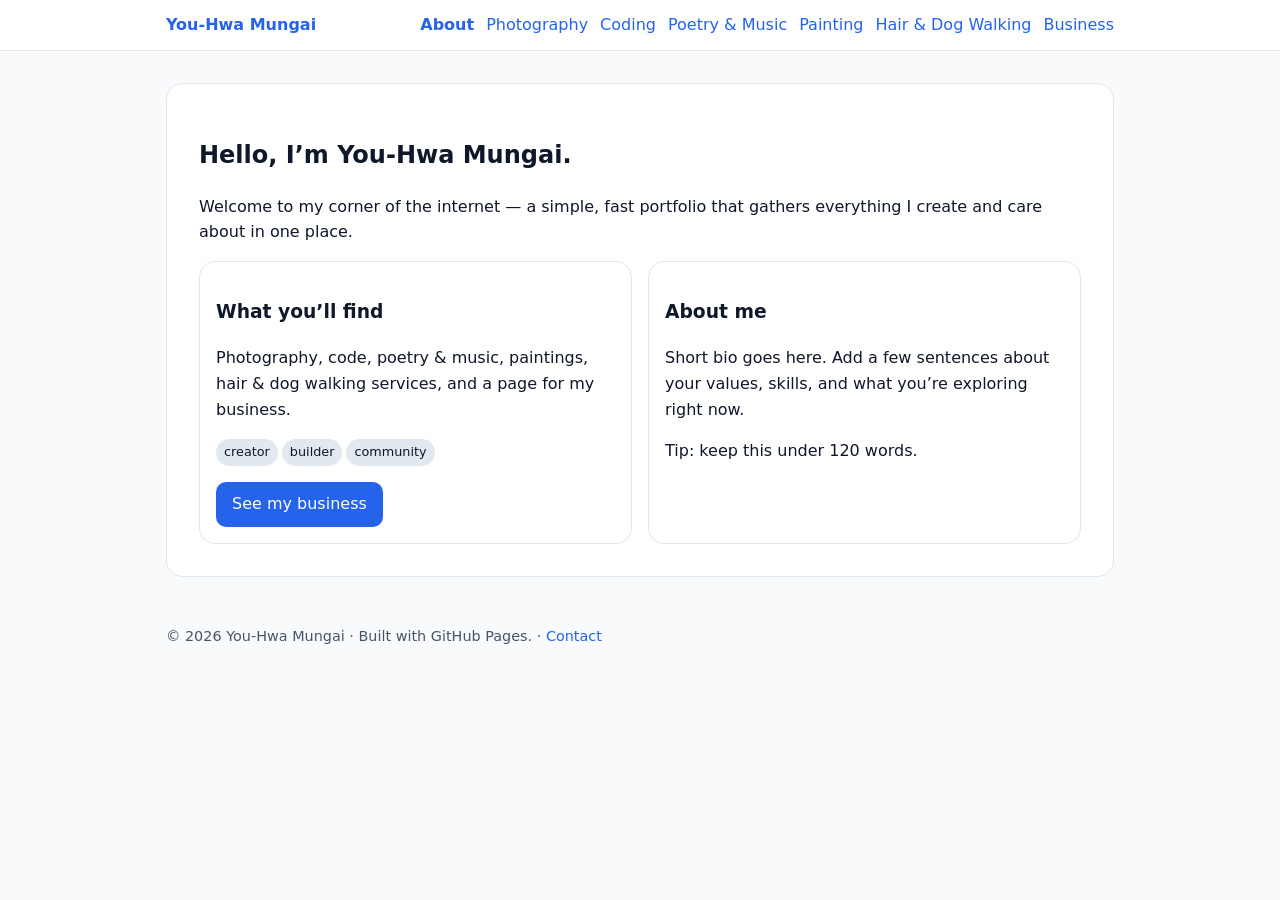
==== index.html @ d84cb709 "Add github io portfolio template" ====
<!doctype html>
<html lang="en">
<head>
<meta charset="utf-8">
<meta name="viewport" content="width=device-width, initial-scale=1">
<title>About · You‑Hwa Mungai</title>
<meta name="description" content="Portfolio of You‑Hwa Mungai — photography, coding, poetry & music, painting, hair and dog walking, and business.">
<link rel="stylesheet" href="/assets/css/styles.css">
</head>
<body>
<header><nav class="nav"><a class="brand" href="/">You‑Hwa Mungai</a><a href="/" style="font-weight:700">About</a><a href="/photography/">Photography</a><a href="/coding/">Coding</a><a href="/poetry-music/">Poetry & Music</a><a href="/painting/">Painting</a><a href="/hair-dog-walking/">Hair & Dog Walking</a><a href="/business/">Business</a></nav></header>
<main>

<section class="hero">
  <h1>Hello, I’m <span style="white-space:nowrap">You‑Hwa Mungai</span>.</h1>
  <p>Welcome to my corner of the internet — a simple, fast portfolio that gathers everything I create and care about in one place.</p>
  <div class="grid" style="margin-top:1rem">
    <div class="card">
      <h3>What you’ll find</h3>
      <p>Photography, code, poetry & music, paintings, hair & dog walking services, and a page for my business.</p>
      <p><span class="tag">creator</span><span class="tag">builder</span><span class="tag">community</span></p>
      <a class="btn" href="/business/">See my business</a>
    </div>
    <div class="card">
      <h3>About me</h3>
      <p>Short bio goes here. Add a few sentences about your values, skills, and what you’re exploring right now.</p>
      <p class="small muted">Tip: keep this under 120 words.</p>
    </div>
  </div>
</section>

</main>
<footer>
  © <span id="year"></span> You‑Hwa Mungai · Built with GitHub Pages. · <a href="mailto:contact@example.com">Contact</a>
</footer>
<script>document.getElementById('year').textContent = new Date().getFullYear()</script>
</body>
</html>
---- assets/css/styles.css ----
:root { --maxw: 980px; --pad: 1rem; --accent: #2563eb; --bg: #f8fafc; }
* { box-sizing: border-box; }
body { margin:0; font-family: system-ui, -apple-system, Segoe UI, Roboto, Arial, sans-serif; line-height:1.6; background:var(--bg); color:#0f172a;}
a { color: var(--accent); text-decoration: none; }
a:hover { text-decoration: underline; }
header { background:white; border-bottom:1px solid #e2e8f0; position: sticky; top:0; z-index:10; }
.nav { max-width: var(--maxw); margin:0 auto; display:flex; gap:.75rem; align-items:center; padding: .75rem var(--pad); flex-wrap: wrap; }
.nav .brand { font-weight:700; margin-right:auto; }
main { max-width: var(--maxw); margin: 2rem auto; padding: 0 var(--pad); }
.hero { background: white; padding: 2rem; border:1px solid #e2e8f0; border-radius: 16px; }
.grid { display:grid; gap:1rem; grid-template-columns: repeat(auto-fit, minmax(220px,1fr)); }
.card { background: white; border:1px solid #e2e8f0; border-radius:16px; padding:1rem; }
footer { max-width: var(--maxw); margin: 3rem auto 2rem; padding: 0 var(--pad); color:#475569; font-size:.9rem; }
img.responsive { width:100%; height:auto; border-radius:12px; }
.tag { display:inline-block; background:#e2e8f0; color:#0f172a; padding:.2rem .5rem; border-radius:999px; font-size:.8rem; margin-right:.25rem;}
.btn { display:inline-block; padding:.6rem 1rem; background: var(--accent); color:white; border-radius:10px; border:0; }
.btn:hover { filter: brightness(.95); text-decoration:none; }
pre, code { background:#0f172a; color:#e5e7eb; padding:.25rem .5rem; border-radius:8px; }
pre { overflow:auto; padding:1rem; }
figure { margin:0; }
.gallery { display:grid; gap: .75rem; grid-template-columns: repeat(auto-fill, minmax(160px,1fr)); }
.gallery img { width:100%; height:auto; border-radius:12px; display:block; }
small.muted { color:#64748b; }
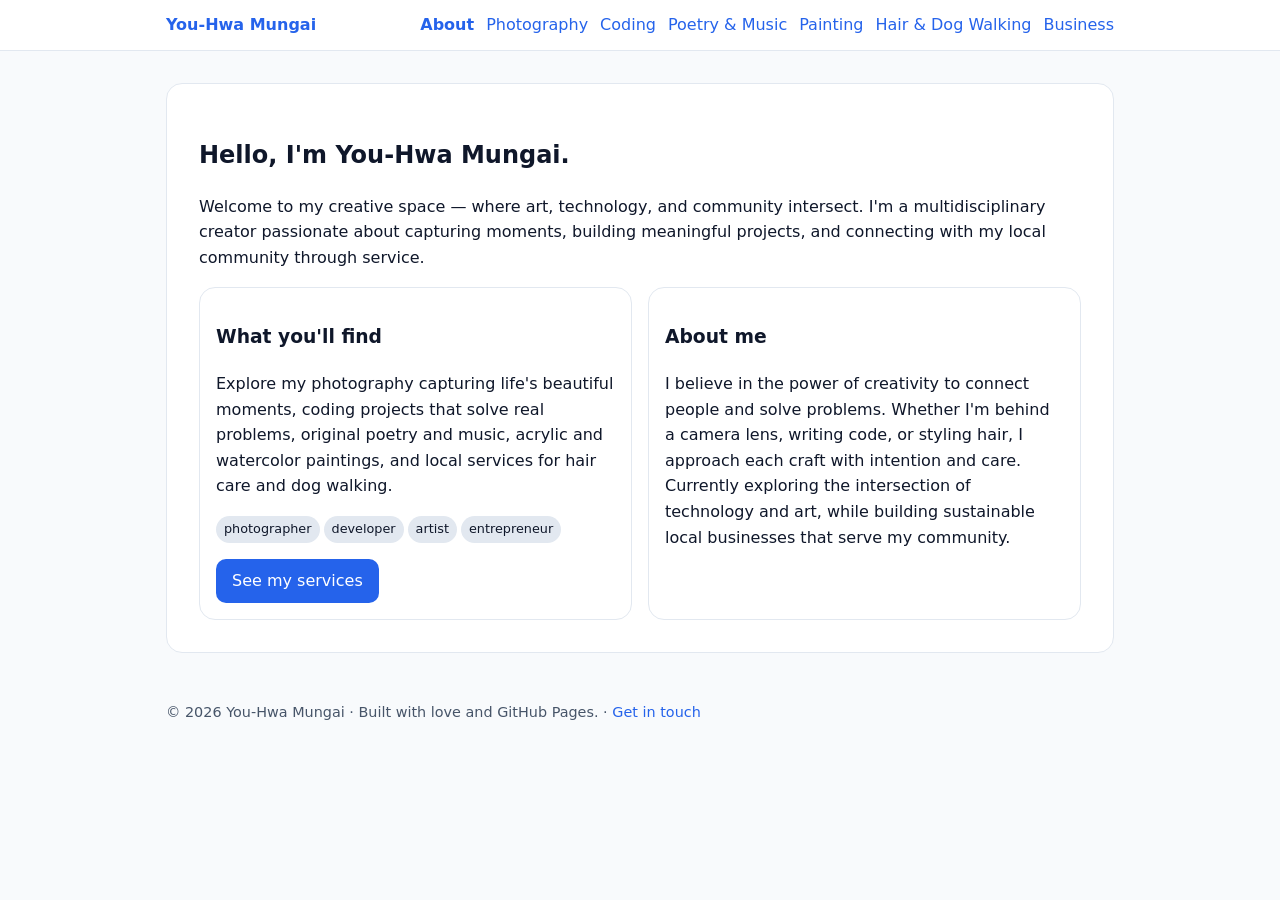
==== commit 6e91d467: "Update portfolio template" ====
--- a/index.html
+++ b/index.html
@@ -5,33 +5,32 @@
 <meta name="viewport" content="width=device-width, initial-scale=1">
 <title>About · You‑Hwa Mungai</title>
 <meta name="description" content="Portfolio of You‑Hwa Mungai — photography, coding, poetry & music, painting, hair and dog walking, and business.">
-<link rel="stylesheet" href="/assets/css/styles.css">
+<link rel="stylesheet" href="assets/css/styles.css">
 </head>
 <body>
 <header><nav class="nav"><a class="brand" href="/">You‑Hwa Mungai</a><a href="/" style="font-weight:700">About</a><a href="/photography/">Photography</a><a href="/coding/">Coding</a><a href="/poetry-music/">Poetry & Music</a><a href="/painting/">Painting</a><a href="/hair-dog-walking/">Hair & Dog Walking</a><a href="/business/">Business</a></nav></header>
 <main>
 
 <section class="hero">
-  <h1>Hello, I’m <span style="white-space:nowrap">You‑Hwa Mungai</span>.</h1>
-  <p>Welcome to my corner of the internet — a simple, fast portfolio that gathers everything I create and care about in one place.</p>
+  <h1>Hello, I'm <span style="white-space:nowrap">You‑Hwa Mungai</span>.</h1>
+  <p>Welcome to my creative space — where art, technology, and community intersect. I'm a multidisciplinary creator passionate about capturing moments, building meaningful projects, and connecting with my local community through service.</p>
   <div class="grid" style="margin-top:1rem">
     <div class="card">
-      <h3>What you’ll find</h3>
-      <p>Photography, code, poetry & music, paintings, hair & dog walking services, and a page for my business.</p>
-      <p><span class="tag">creator</span><span class="tag">builder</span><span class="tag">community</span></p>
-      <a class="btn" href="/business/">See my business</a>
+      <h3>What you'll find</h3>
+      <p>Explore my photography capturing life's beautiful moments, coding projects that solve real problems, original poetry and music, acrylic and watercolor paintings, and local services for hair care and dog walking.</p>
+      <p><span class="tag">photographer</span><span class="tag">developer</span><span class="tag">artist</span><span class="tag">entrepreneur</span></p>
+      <a class="btn" href="business/">See my services</a>
     </div>
     <div class="card">
       <h3>About me</h3>
-      <p>Short bio goes here. Add a few sentences about your values, skills, and what you’re exploring right now.</p>
-      <p class="small muted">Tip: keep this under 120 words.</p>
+      <p>I believe in the power of creativity to connect people and solve problems. Whether I'm behind a camera lens, writing code, or styling hair, I approach each craft with intention and care. Currently exploring the intersection of technology and art, while building sustainable local businesses that serve my community.</p>
     </div>
   </div>
 </section>
 
 </main>
 <footer>
-  © <span id="year"></span> You‑Hwa Mungai · Built with GitHub Pages. · <a href="mailto:contact@example.com">Contact</a>
+  © <span id="year"></span> You‑Hwa Mungai · Built with love and GitHub Pages. · <a href="mailto:youhwa.mungai@gmail.com">Get in touch</a>
 </footer>
 <script>document.getElementById('year').textContent = new Date().getFullYear()</script>
 </body>
--- a/assets/css/styles.css
+++ b/assets/css/styles.css
@@ -22,3 +22,28 @@
 .gallery { display:grid; gap: .75rem; grid-template-columns: repeat(auto-fill, minmax(160px,1fr)); }
 .gallery img { width:100%; height:auto; border-radius:12px; display:block; }
 small.muted { color:#64748b; }
+
+/* Responsive improvements */
+@media (max-width: 768px) {
+  :root { --pad: 0.75rem; }
+  .hero { padding: 1.5rem; }
+  .nav { padding: 0.5rem var(--pad); gap: 0.5rem; }
+  .nav a { font-size: 0.9rem; }
+  .grid { grid-template-columns: 1fr; }
+  .gallery { grid-template-columns: repeat(auto-fill, minmax(140px, 1fr)); gap: 0.5rem; }
+  main { margin: 1rem auto; }
+  .card { padding: 0.75rem; }
+  h1 { font-size: 1.75rem; }
+  h2 { font-size: 1.5rem; }
+  h3 { font-size: 1.25rem; }
+}
+
+@media (max-width: 480px) {
+  :root { --pad: 0.5rem; }
+  .hero { padding: 1rem; }
+  .nav { flex-direction: column; align-items: stretch; gap: 0.25rem; }
+  .nav .brand { margin-right: 0; text-align: center; margin-bottom: 0.5rem; }
+  .nav a { text-align: center; padding: 0.5rem; }
+  .gallery { grid-template-columns: 1fr; }
+  .btn { width: 100%; text-align: center; }
+}
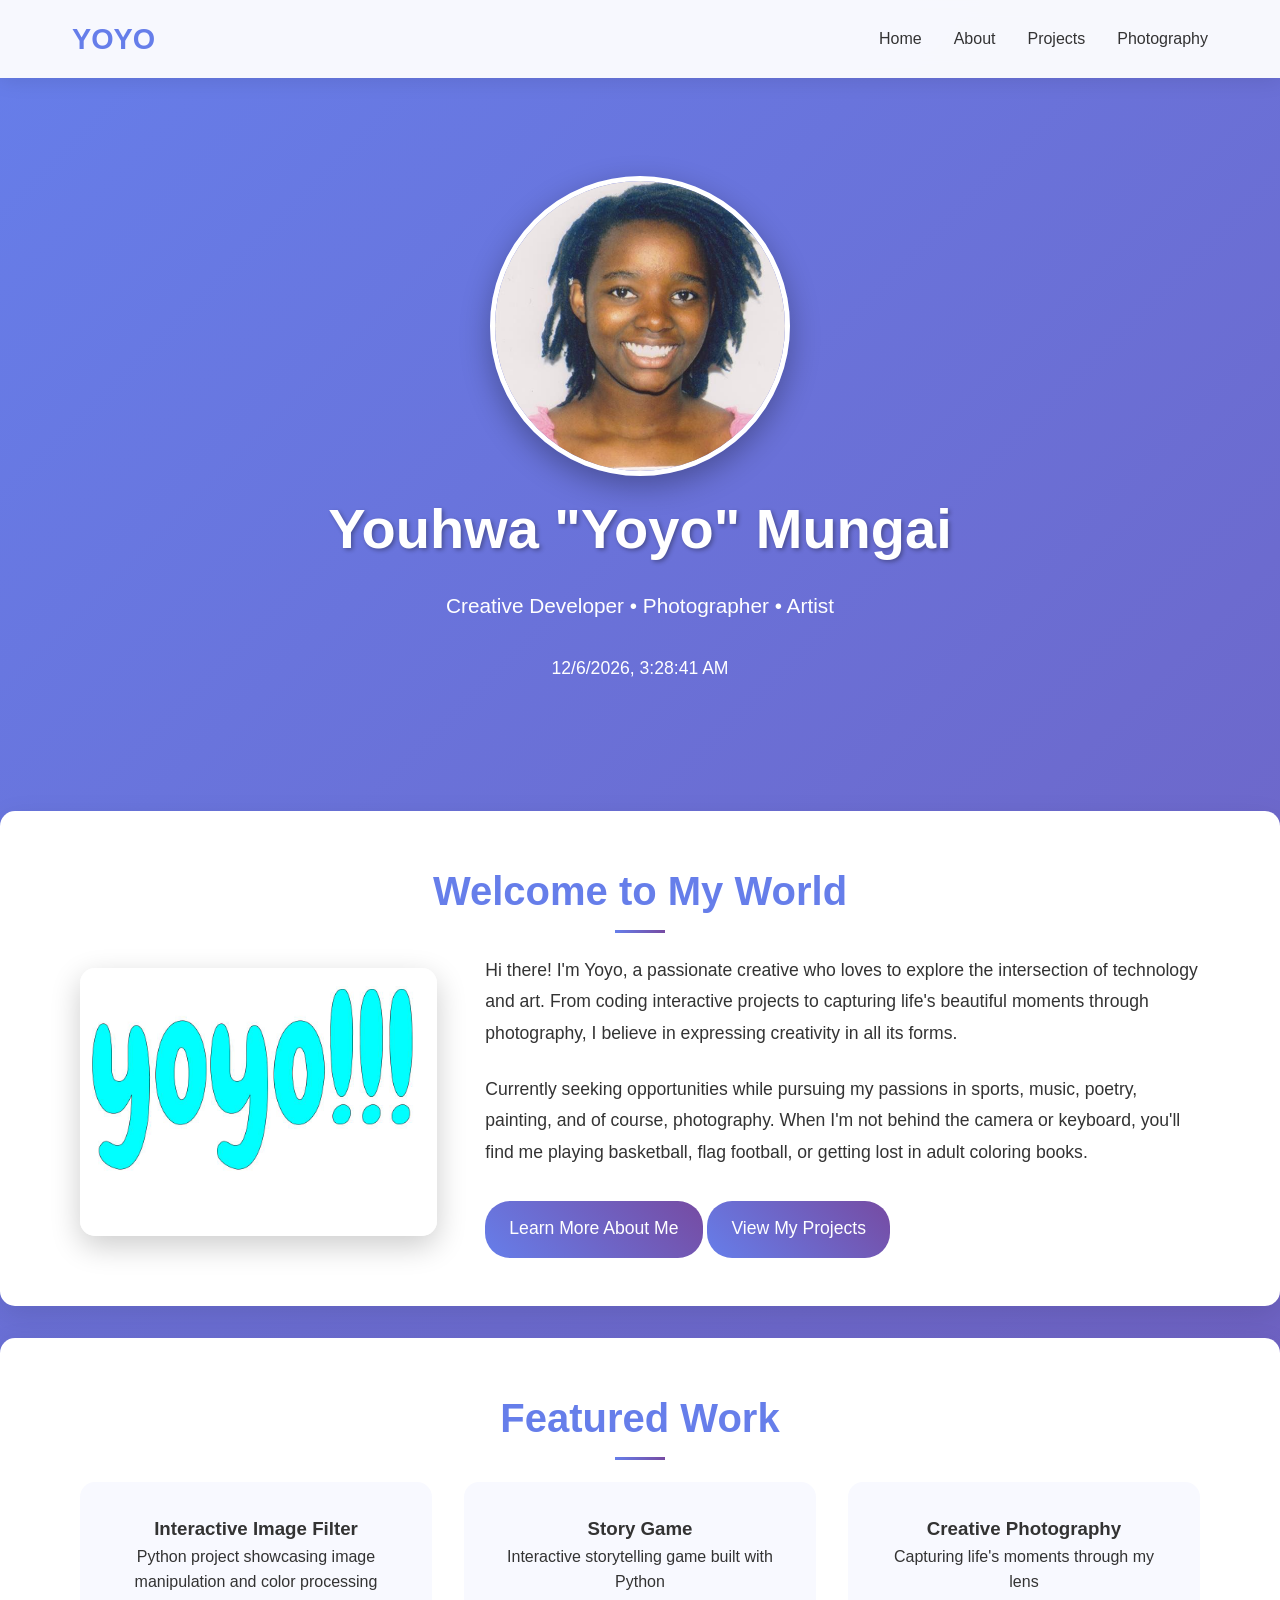
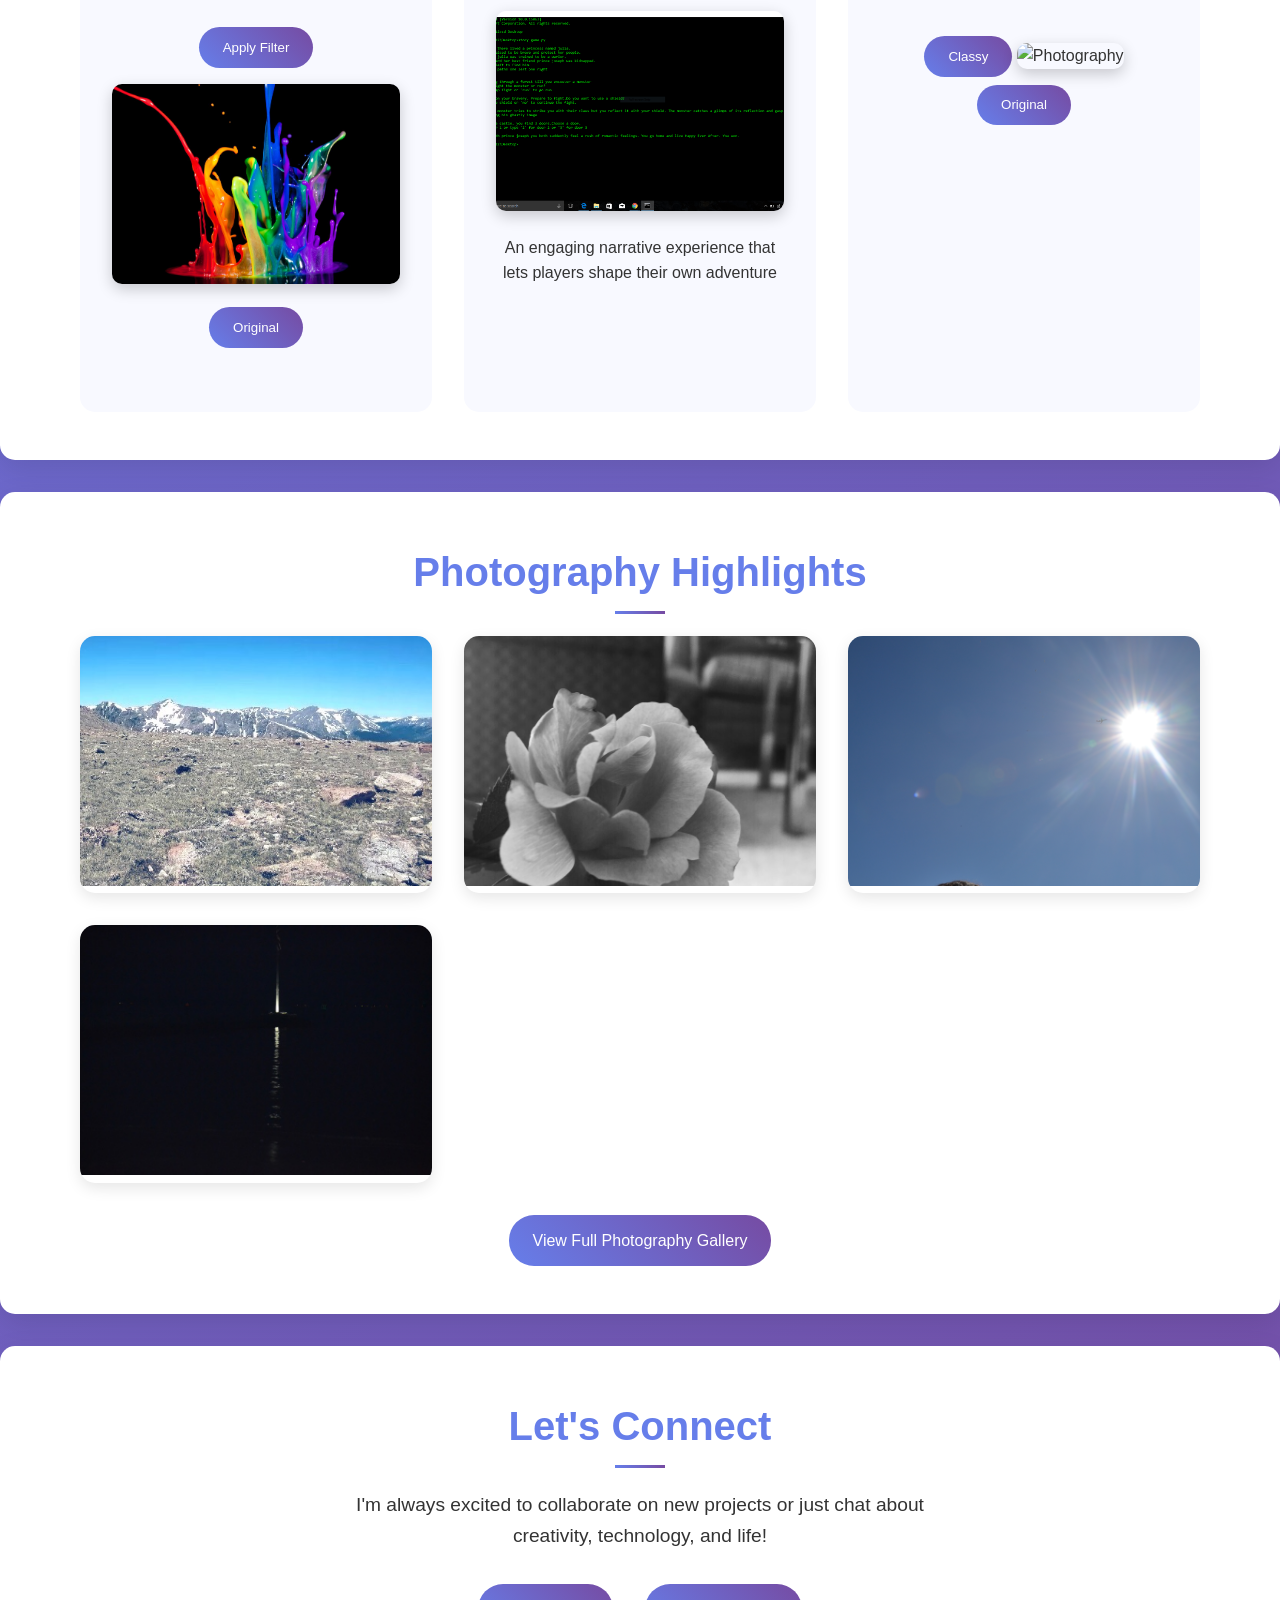
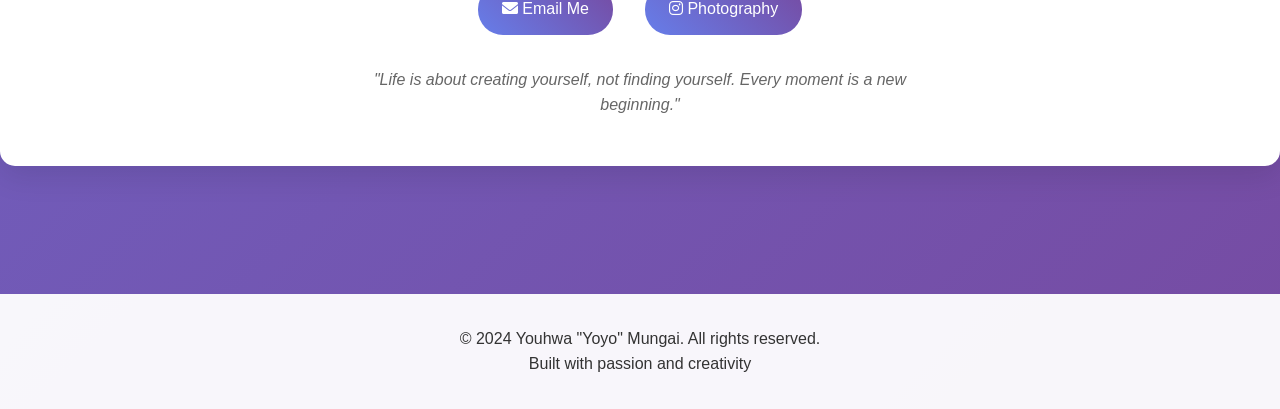
==== commit e39dae3f: "modernize portfolio" ====
--- a/index.html
+++ b/index.html
@@ -1,37 +1,16 @@
-<!doctype html>
+<!DOCTYPE html>
 <html lang="en">
 <head>
-<meta charset="utf-8">
-<meta name="viewport" content="width=device-width, initial-scale=1">
-<title>About · You‑Hwa Mungai</title>
-<meta name="description" content="Portfolio of You‑Hwa Mungai — photography, coding, poetry & music, painting, hair and dog walking, and business.">
-<link rel="stylesheet" href="assets/css/styles.css">
+    <meta charset="UTF-8">
+    <meta name="viewport" content="width=device-width, initial-scale=1.0">
+    <title>Youhwa "Yoyo" Mungai - Portfolio</title>
+    <script>
+        // Redirect to home.html
+        window.location.href = 'home.html';
+    </script>
 </head>
 <body>
-<header><nav class="nav"><a class="brand" href="/">You‑Hwa Mungai</a><a href="/" style="font-weight:700">About</a><a href="/photography/">Photography</a><a href="/coding/">Coding</a><a href="/poetry-music/">Poetry & Music</a><a href="/painting/">Painting</a><a href="/hair-dog-walking/">Hair & Dog Walking</a><a href="/business/">Business</a></nav></header>
-<main>
-
-<section class="hero">
-  <h1>Hello, I'm <span style="white-space:nowrap">You‑Hwa Mungai</span>.</h1>
-  <p>Welcome to my creative space — where art, technology, and community intersect. I'm a multidisciplinary creator passionate about capturing moments, building meaningful projects, and connecting with my local community through service.</p>
-  <div class="grid" style="margin-top:1rem">
-    <div class="card">
-      <h3>What you'll find</h3>
-      <p>Explore my photography capturing life's beautiful moments, coding projects that solve real problems, original poetry and music, acrylic and watercolor paintings, and local services for hair care and dog walking.</p>
-      <p><span class="tag">photographer</span><span class="tag">developer</span><span class="tag">artist</span><span class="tag">entrepreneur</span></p>
-      <a class="btn" href="business/">See my services</a>
-    </div>
-    <div class="card">
-      <h3>About me</h3>
-      <p>I believe in the power of creativity to connect people and solve problems. Whether I'm behind a camera lens, writing code, or styling hair, I approach each craft with intention and care. Currently exploring the intersection of technology and art, while building sustainable local businesses that serve my community.</p>
-    </div>
-  </div>
-</section>
-
-</main>
-<footer>
-  © <span id="year"></span> You‑Hwa Mungai · Built with love and GitHub Pages. · <a href="mailto:youhwa.mungai@gmail.com">Get in touch</a>
-</footer>
-<script>document.getElementById('year').textContent = new Date().getFullYear()</script>
+    <p>Redirecting to portfolio...</p>
+    <p>If you are not redirected automatically, <a href="home.html">click here</a>.</p>
 </body>
-</html>+</html>
